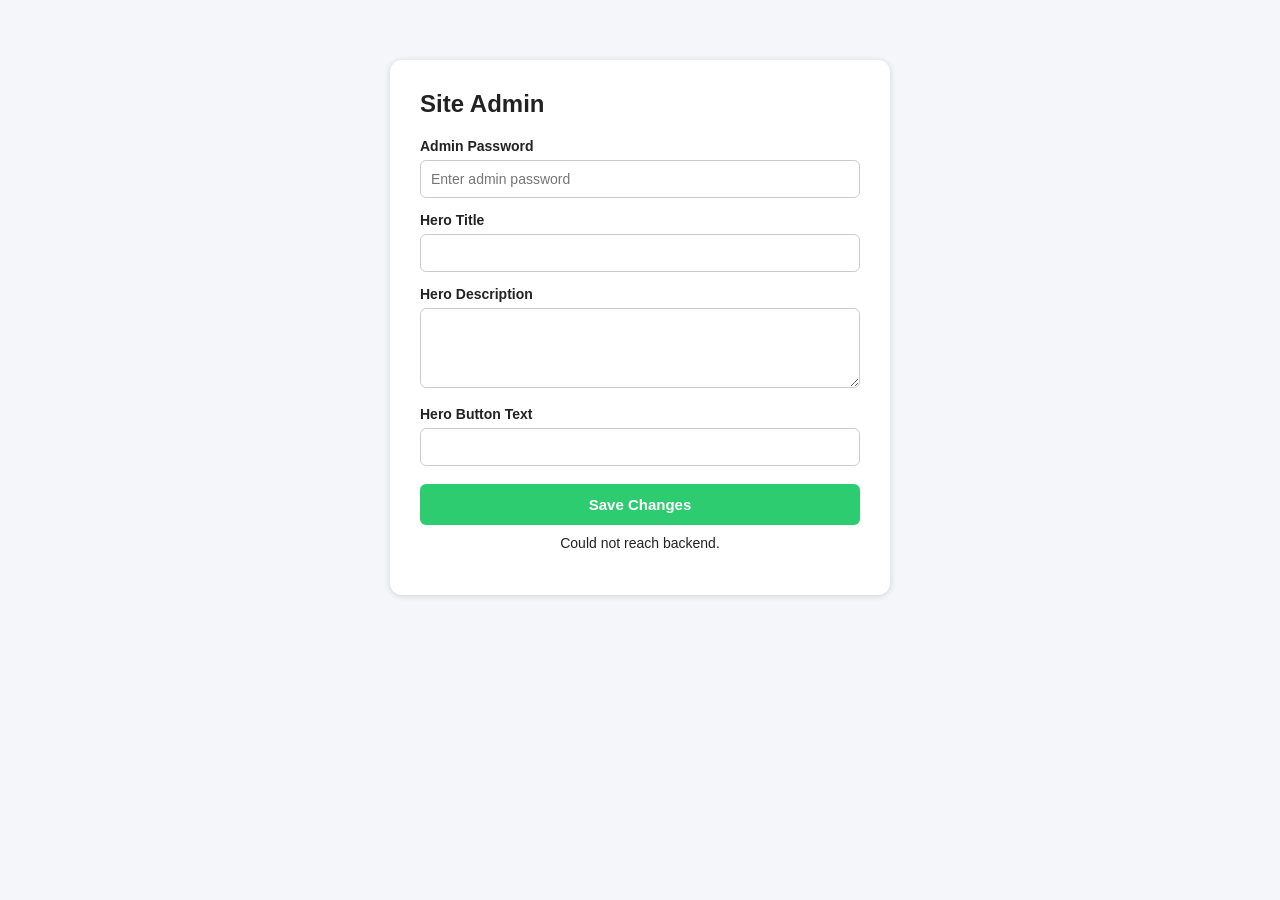
==== index.html @ e44bb5f4 "First version of my crypto trading site" ====
<!DOCTYPE html>
<html lang="en">
<head>
  <meta charset="UTF-8">
  <title>Admin - Crypto Demo Trader</title>
  <link rel="stylesheet" href="style.css">
  <style>
    .admin-box {
      max-width: 500px;
      margin: 60px auto;
      padding: 30px;
      background: var(--card-bg);
      border-radius: 12px;
      box-shadow: 0 1px 6px rgba(0,0,0,0.15);
    }
    .admin-box h2 { margin-top: 0; }
    .admin-box label { display: block; font-size: 14px; font-weight: 600; margin: 14px 0 6px 0; }
    .admin-box input, .admin-box textarea {
      width: 100%;
      padding: 10px;
      border-radius: 6px;
      border: 1px solid #ccc;
      font-size: 14px;
      box-sizing: border-box;
      font-family: inherit;
    }
    .admin-box textarea { min-height: 80px; }
    .admin-box button {
      margin-top: 18px;
      width: 100%;
      padding: 12px;
      border: none;
      border-radius: 6px;
      background: #2ecc71;
      color: white;
      font-weight: 700;
      font-size: 15px;
      cursor: pointer;
    }
    #adminMsg { font-size: 14px; margin-top: 10px; text-align: center; }
  </style>
</head>
<body>

  <div class="admin-box">
    <h2>Site Admin</h2>

    <label>Admin Password</label>
    <input type="password" id="adminPassword" placeholder="Enter admin password">

    <label>Hero Title</label>
    <input type="text" id="heroTitle">

    <label>Hero Description</label>
    <textarea id="heroDesc"></textarea>

    <label>Hero Button Text</label>
    <input type="text" id="heroBtn">

    <button id="saveBtn">Save Changes</button>
    <p id="adminMsg"></p>
  </div>

  <script>
    const API = 'http://localhost:3000';

    async function loadContent() {
      try {
        const res = await fetch(`${API}/api/content`);
        const data = await res.json();
        document.getElementById('heroTitle').value = data.hero_title;
        document.getElementById('heroDesc').value = data.hero_desc;
        document.getElementById('heroBtn').value = data.hero_btn;
      } catch (err) {
        document.getElementById('adminMsg').textContent = 'Could not reach backend.';
      }
    }

    async function saveContent() {
      const msgEl = document.getElementById('adminMsg');
      msgEl.textContent = '';

      const body = {
        password: document.getElementById('adminPassword').value,
        hero_title: document.getElementById('heroTitle').value,
        hero_desc: document.getElementById('heroDesc').value,
        hero_btn: document.getElementById('heroBtn').value
      };

      try {
        const res = await fetch(`${API}/api/content`, {
          method: 'POST',
          headers: { 'Content-Type': 'application/json' },
          body: JSON.stringify(body)
        });
        const data = await res.json();
        if (data.success) {
          msgEl.style.color = '#2ecc71';
          msgEl.textContent = 'Saved! Refresh the homepage to see changes.';
        } else {
          msgEl.style.color = '#e74c3c';
          msgEl.textContent = data.error || 'Something went wrong.';
        }
      } catch (err) {
        msgEl.style.color = '#e74c3c';
        msgEl.textContent = 'Could not reach backend.';
      }
    }

    document.getElementById('saveBtn').addEventListener('click', saveContent);
    loadContent();
  </script>

</body>
</html>
---- style.css ----
:root {
  --bg: #f5f6fa;
  --card-bg: #ffffff;
  --text: #222222;
  --muted: #888888;
  --summary-bg: #2c3e50;
  --accent: #2ecc71;
}
body.dark {
  --bg: #121212;
  --card-bg: #1e1e1e;
  --text: #eeeeee;
  --muted: #aaaaaa;
  --summary-bg: #000000;
}
* { box-sizing: border-box; }
body {
  font-family: 'Segoe UI', sans-serif;
  margin: 0;
  padding: 0;
  background: var(--bg);
  color: var(--text);
  transition: background 0.2s, color 0.2s;
}

nav {
  display: flex;
  align-items: center;
  justify-content: space-between;
  padding: 16px 24px;
  background: var(--summary-bg);
  color: white;
  position: relative;
}
.logo { font-size: 20px; font-weight: 700; }
.hamburger {
  background: none;
  border: none;
  color: white;
  font-size: 26px;
  cursor: pointer;
}
.nav-menu {
  position: absolute;
  top: 100%;
  right: 0;
  background: var(--summary-bg);
  display: flex;
  flex-direction: column;
  min-width: 180px;
  box-shadow: 0 4px 10px rgba(0,0,0,0.3);
  overflow: hidden;
  max-height: 0;
  transition: max-height 0.25s ease;
}
.nav-menu.open { max-height: 300px; }
.nav-menu a {
  color: white;
  text-decoration: none;
  padding: 14px 20px;
  border-top: 1px solid rgba(255,255,255,0.1);
}
.nav-menu a:hover { background: rgba(255,255,255,0.08); }

.hero {
  min-height: 70vh;
  display: flex;
  flex-direction: column;
  align-items: center;
  justify-content: center;
  text-align: center;
  padding: 40px 20px;
  background: linear-gradient(135deg, #1f2937, #2ecc71 150%);
  color: white;
}
.hero h1 { font-size: 42px; margin-bottom: 10px; }
.hero p { font-size: 18px; max-width: 500px; margin-bottom: 30px; opacity: 0.9; }
.hero-btn {
  background: white;
  color: #1f2937;
  padding: 14px 30px;
  border-radius: 30px;
  text-decoration: none;
  font-weight: 700;
  font-size: 16px;
}

.ticker-wrap {
  width: 100%;
  overflow: hidden;
  background: #0f1420;
  border-bottom: 1px solid rgba(255,255,255,0.08);
  padding: 10px 0;
}
.ticker {
  display: flex;
  width: max-content;
  animation: scroll-ticker 25s linear infinite;
}
.ticker-item {
  display: flex;
  align-items: center;
  gap: 8px;
  color: #eee;
  font-size: 15px;
  font-weight: 600;
  padding: 0 40px;
  white-space: nowrap;
}
.ticker-item .sym { color: #aaa; font-weight: 500; }
.ticker-item.up { color: #2ecc71; }
.ticker-item.down { color: #e74c3c; }
@keyframes scroll-ticker {
  from { transform: translateX(0); }
  to { transform: translateX(-50%); }
}

.features {
  max-width: 900px;
  margin: 60px auto;
  padding: 0 20px;
  display: grid;
  grid-template-columns: repeat(auto-fit, minmax(200px, 1fr));
  gap: 20px;
}
.feature-card {
  background: var(--card-bg);
  border-radius: 12px;
  padding: 24px;
  box-shadow: 0 1px 6px rgba(0,0,0,0.12);
  text-align: center;
}
.feature-card .icon { font-size: 32px; margin-bottom: 12px; }
.feature-card h3 { margin: 0 0 8px 0; font-size: 17px; }
.feature-card p { margin: 0; font-size: 14px; color: var(--muted); }
.feature-card {
  transition: transform 0.2s ease, box-shadow 0.2s ease;
}
.feature-card:hover {
  transform: translateY(-4px);
  box-shadow: 0 6px 16px rgba(0,0,0,0.15);
}

.stats-bar {
  display: grid;
  grid-template-columns: repeat(auto-fit, minmax(140px, 1fr));
  max-width: 900px;
  margin: 0 auto;
  padding: 30px 20px;
  text-align: center;
}
.stat-item .stat-number {
  font-size: 30px;
  font-weight: 800;
  color: var(--accent);
}
.stat-item .stat-label {
  font-size: 13px;
  color: var(--muted);
  margin-top: 4px;
}

.how-it-works {
  max-width: 900px;
  margin: 60px auto;
  padding: 0 20px;
}
.how-it-works h2 { text-align: center; margin-bottom: 30px; }
.steps-row {
  display: grid;
  grid-template-columns: repeat(auto-fit, minmax(220px, 1fr));
  gap: 24px;
}
.step-item {
  text-align: center;
  padding: 10px;
}
.step-number {
  width: 40px;
  height: 40px;
  border-radius: 50%;
  background: var(--accent);
  color: white;
  display: flex;
  align-items: center;
  justify-content: center;
  font-weight: 700;
  margin: 0 auto 12px auto;
}
.step-item h4 { margin: 0 0 6px 0; font-size: 16px; }
.step-item p { margin: 0; font-size: 14px; color: var(--muted); }

.illustration-wrap {
  max-width: 700px;
  margin: 20px auto 50px auto;
  padding: 0 20px;
  display: flex;
  justify-content: center;
}
.coin-orbit {
  position: relative;
  width: 260px;
  height: 260px;
}
.orbit-center {
  position: absolute;
  top: 50%; left: 50%;
  transform: translate(-50%, -50%);
  width: 90px; height: 90px;
  border-radius: 50%;
  background: radial-gradient(circle at 30% 30%, #2ecc71, #1e824c);
  display: flex; align-items: center; justify-content: center;
  font-size: 34px;
  box-shadow: 0 0 30px rgba(46,204,113,0.5);
}
.orbit-coin {
  position: absolute;
  top: 50%; left: 50%;
  width: 46px; height: 46px;
  margin: -23px 0 0 -23px;
  border-radius: 50%;
  display: flex; align-items: center; justify-content: center;
  font-size: 20px;
  font-weight: 700;
  color: white;
  animation: orbit-spin linear infinite;
}
.orbit-coin.c1 { background: #f7931a; animation-duration: 8s; }
.orbit-coin.c2 { background: #627eea; animation-duration: 11s; }
.orbit-coin.c3 { background: #00997a; animation-duration: 14s; }
.orbit-coin.c4 { background: #c2a633; animation-duration: 17s; }
@keyframes orbit-spin {
  from { transform: rotate(0deg) translateX(120px) rotate(0deg); }
  to { transform: rotate(360deg) translateX(120px) rotate(-360deg); }
}

.page-content {
  max-width: 600px;
  margin: 40px auto;
  padding: 0 20px;
}
.card {
  background: var(--card-bg);
  border-radius: 10px;
  padding: 20px;
  margin-bottom: 20px;
  box-shadow: 0 1px 4px rgba(0,0,0,0.15);
}

.team-grid {
  display: grid;
  grid-template-columns: repeat(auto-fit, minmax(180px, 1fr));
  gap: 20px;
}
.team-card {
  background: var(--card-bg);
  border-radius: 12px;
  padding: 20px;
  text-align: center;
  box-shadow: 0 1px 6px rgba(0,0,0,0.12);
}
.team-avatar {
  width: 76px;
  height: 76px;
  border-radius: 50%;
  margin: 0 auto 12px auto;
  display: flex;
  align-items: center;
  justify-content: center;
  font-size: 26px;
  color: white;
  font-weight: 700;
  box-shadow: 0 4px 10px rgba(0,0,0,0.2);
}
.team-card h4 { margin: 6px 0 2px 0; font-size: 16px; }
.team-card .role { font-size: 13px; color: var(--accent); font-weight: 600; margin-bottom: 8px; }
.team-card p.bio { font-size: 13px; color: var(--muted); margin: 0; }
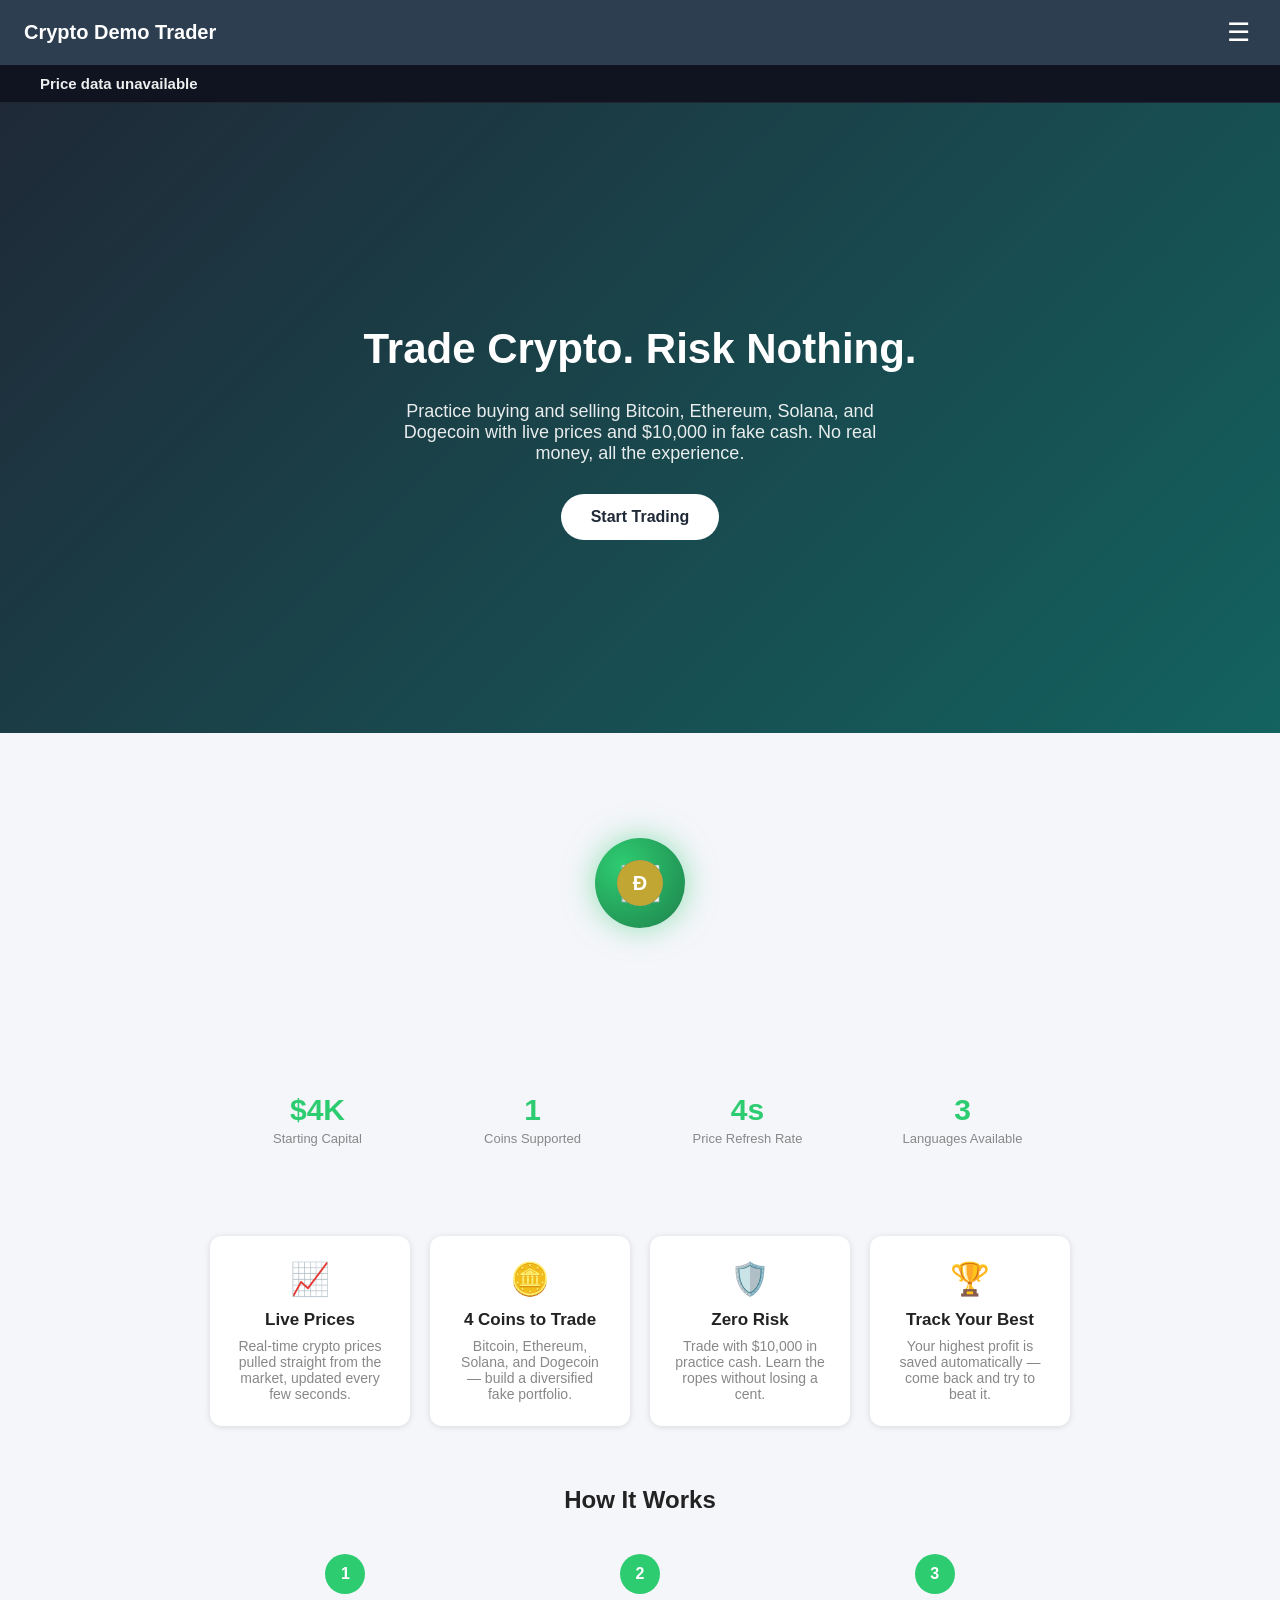
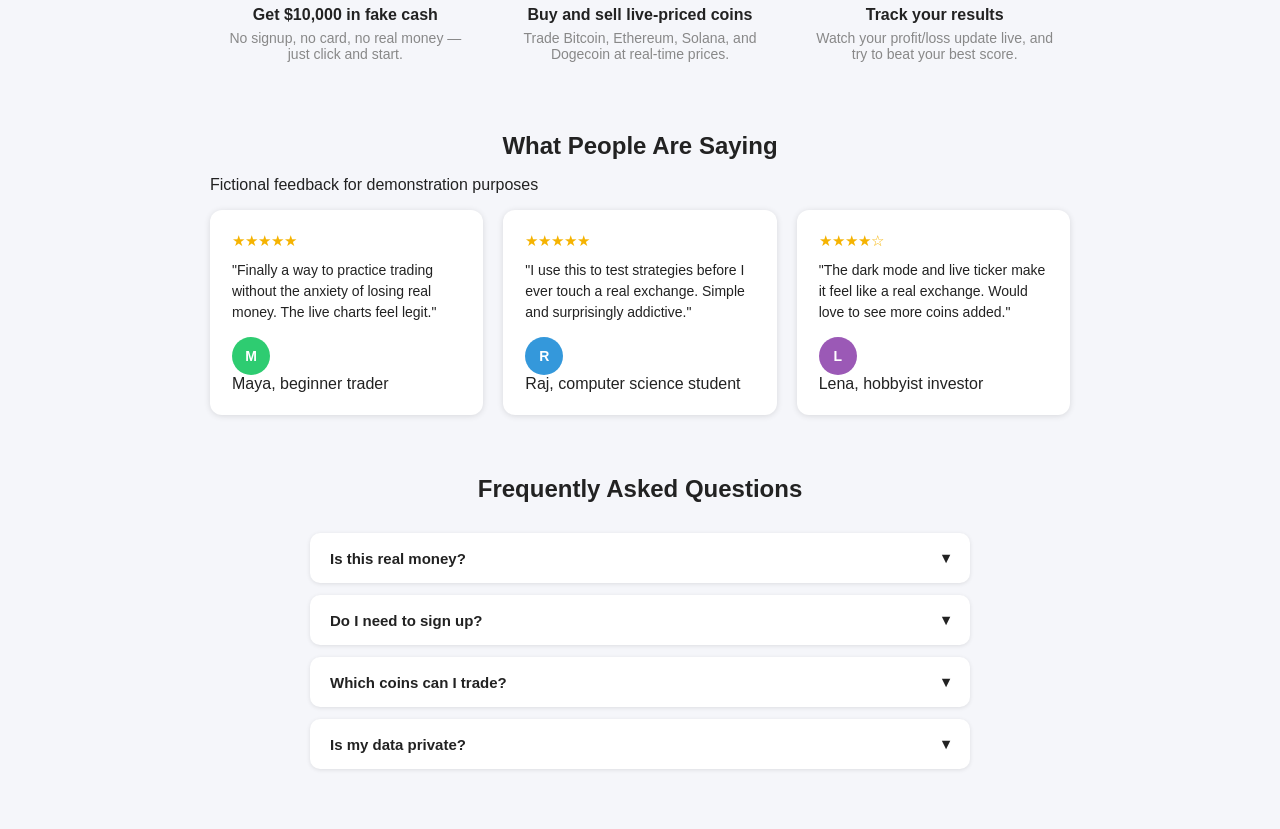
==== commit 4fefb97d: "Added login/logout links to nav, wallet, support, and admin user management" ====
--- a/index.html
+++ b/index.html
@@ -2,114 +2,210 @@
 <html lang="en">
 <head>
   <meta charset="UTF-8">
-  <title>Admin - Crypto Demo Trader</title>
+  <title>Crypto Demo Trader</title>
   <link rel="stylesheet" href="style.css">
-  <style>
-    .admin-box {
-      max-width: 500px;
-      margin: 60px auto;
-      padding: 30px;
-      background: var(--card-bg);
-      border-radius: 12px;
-      box-shadow: 0 1px 6px rgba(0,0,0,0.15);
-    }
-    .admin-box h2 { margin-top: 0; }
-    .admin-box label { display: block; font-size: 14px; font-weight: 600; margin: 14px 0 6px 0; }
-    .admin-box input, .admin-box textarea {
-      width: 100%;
-      padding: 10px;
-      border-radius: 6px;
-      border: 1px solid #ccc;
-      font-size: 14px;
-      box-sizing: border-box;
-      font-family: inherit;
-    }
-    .admin-box textarea { min-height: 80px; }
-    .admin-box button {
-      margin-top: 18px;
-      width: 100%;
-      padding: 12px;
-      border: none;
-      border-radius: 6px;
-      background: #2ecc71;
-      color: white;
-      font-weight: 700;
-      font-size: 15px;
-      cursor: pointer;
-    }
-    #adminMsg { font-size: 14px; margin-top: 10px; text-align: center; }
-  </style>
 </head>
 <body>
 
-  <div class="admin-box">
-    <h2>Site Admin</h2>
-
-    <label>Admin Password</label>
-    <input type="password" id="adminPassword" placeholder="Enter admin password">
-
-    <label>Hero Title</label>
-    <input type="text" id="heroTitle">
-
-    <label>Hero Description</label>
-    <textarea id="heroDesc"></textarea>
-
-    <label>Hero Button Text</label>
-    <input type="text" id="heroBtn">
-
-    <button id="saveBtn">Save Changes</button>
-    <p id="adminMsg"></p>
-  </div>
-
+  <nav>
+    <div class="logo">Crypto Demo Trader</div>
+    <button class="hamburger" id="hamburgerBtn">☰</button>
+    <div class="nav-menu" id="navMenu">
+      <a href="index.html" data-i18n="nav_home">Home</a>
+      <a href="trading.html" data-i18n="nav_trading">Trading</a>
+      <a href="leaderboard.html" data-i18n="nav_leaderboard">Leaderboard</a>
+      <a href="about.html" data-i18n="nav_about">About</a>
+      <div id="authSlot"></div>
+      <div style="padding: 14px 20px; border-top: 1px solid rgba(255,255,255,0.1);">
+        <select id="langSelect" style="width: 100%; padding: 6px; border-radius: 6px;"></select>
+      </div>
+    </div>
+  </nav>
+
+  <div class="ticker-wrap">
+    <div class="ticker" id="tickerTrack"></div>
+  </div>
+
+  <div class="hero">
+    <h1 data-i18n="hero_title">Trade Crypto. Risk Nothing.</h1>
+    <p data-i18n="hero_desc">Practice buying and selling Bitcoin, Ethereum, Solana, and Dogecoin with live prices and $10,000 in fake cash. No real money, all the experience.</p>
+    <a href="trading.html" class="hero-btn" data-i18n="hero_btn">Start Trading</a>
+  </div>
+
+  <div class="illustration-wrap">
+    <div class="coin-orbit">
+      <div class="orbit-center">📊</div>
+      <div class="orbit-coin c1">₿</div>
+      <div class="orbit-coin c2">Ξ</div>
+      <div class="orbit-coin c3">◎</div>
+      <div class="orbit-coin c4">Ð</div>
+    </div>
+  </div>
+
+  <div class="stats-bar">
+    <div class="stat-item">
+      <div class="stat-number">$<span data-count="10K">0</span></div>
+      <div class="stat-label">Starting Capital</div>
+    </div>
+    <div class="stat-item">
+      <div class="stat-number" data-count="4">0</div>
+      <div class="stat-label">Coins Supported</div>
+    </div>
+    <div class="stat-item">
+      <div class="stat-number" data-count="10s">0</div>
+      <div class="stat-label">Price Refresh Rate</div>
+    </div>
+    <div class="stat-item">
+      <div class="stat-number" data-count="8">0</div>
+      <div class="stat-label">Languages Available</div>
+    </div>
+  </div>
+
+  <div class="features">
+    <div class="feature-card">
+      <div class="icon">📈</div>
+      <h3 data-i18n="feat1_title">Live Prices</h3>
+      <p data-i18n="feat1_desc">Real-time crypto prices pulled straight from the market, updated every few seconds.</p>
+    </div>
+    <div class="feature-card">
+      <div class="icon">🪙</div>
+      <h3 data-i18n="feat2_title">4 Coins to Trade</h3>
+      <p data-i18n="feat2_desc">Bitcoin, Ethereum, Solana, and Dogecoin — build a diversified fake portfolio.</p>
+    </div>
+    <div class="feature-card">
+      <div class="icon">🛡️</div>
+      <h3 data-i18n="feat3_title">Zero Risk</h3>
+      <p data-i18n="feat3_desc">Trade with $10,000 in practice cash. Learn the ropes without losing a cent.</p>
+    </div>
+    <div class="feature-card">
+      <div class="icon">🏆</div>
+      <h3 data-i18n="feat4_title">Track Your Best</h3>
+      <p data-i18n="feat4_desc">Your highest profit is saved automatically — come back and try to beat it.</p>
+    </div>
+  </div>
+
+  <div class="how-it-works">
+    <h2>How It Works</h2>
+    <div class="steps-row">
+      <div class="step-item">
+        <div class="step-number">1</div>
+        <h4>Get $10,000 in fake cash</h4>
+        <p>No signup, no card, no real money — just click and start.</p>
+      </div>
+      <div class="step-item">
+        <div class="step-number">2</div>
+        <h4>Buy and sell live-priced coins</h4>
+        <p>Trade Bitcoin, Ethereum, Solana, and Dogecoin at real-time prices.</p>
+      </div>
+      <div class="step-item">
+        <div class="step-number">3</div>
+        <h4>Track your results</h4>
+        <p>Watch your profit/loss update live, and try to beat your best score.</p>
+      </div>
+    </div>
+  </div>
+
+  <div class="testimonials">
+    <h2>What People Are Saying</h2>
+    <p class="subtext">Fictional feedback for demonstration purposes</p>
+    <div class="testimonial-grid">
+      <div class="testimonial-card">
+        <div class="stars">★★★★★</div>
+        <p class="quote">"Finally a way to practice trading without the anxiety of losing real money. The live charts feel legit."</p>
+        <div class="person">
+          <div class="testimonial-avatar" style="background:#2ecc71;">M</div>
+          <div class="person-name">Maya, beginner trader</div>
+        </div>
+      </div>
+      <div class="testimonial-card">
+        <div class="stars">★★★★★</div>
+        <p class="quote">"I use this to test strategies before I ever touch a real exchange. Simple and surprisingly addictive."</p>
+        <div class="person">
+          <div class="testimonial-avatar" style="background:#3498db;">R</div>
+          <div class="person-name">Raj, computer science student</div>
+        </div>
+      </div>
+      <div class="testimonial-card">
+        <div class="stars">★★★★☆</div>
+        <p class="quote">"The dark mode and live ticker make it feel like a real exchange. Would love to see more coins added."</p>
+        <div class="person">
+          <div class="testimonial-avatar" style="background:#9b59b6;">L</div>
+          <div class="person-name">Lena, hobbyist investor</div>
+        </div>
+      </div>
+    </div>
+  </div>
+
+  <div class="faq-section">
+    <h2>Frequently Asked Questions</h2>
+    <div class="faq-item">
+      <div class="faq-question">Is this real money? <span class="arrow">▾</span></div>
+      <div class="faq-answer">No — everyone starts with $10,000 in completely fake cash. Only the crypto prices are real, pulled live from the market.</div>
+    </div>
+    <div class="faq-item">
+      <div class="faq-question">Do I need to sign up? <span class="arrow">▾</span></div>
+      <div class="faq-answer">You'll need a free account to save your balance and track your best score, but there's no payment or personal info required.</div>
+    </div>
+    <div class="faq-item">
+      <div class="faq-question">Which coins can I trade? <span class="arrow">▾</span></div>
+      <div class="faq-answer">Bitcoin, Ethereum, Solana, and Dogecoin — all with live prices refreshed every 10 seconds.</div>
+    </div>
+    <div class="faq-item">
+      <div class="faq-question">Is my data private? <span class="arrow">▾</span></div>
+      <div class="faq-answer">Your trading data is stored securely and tied only to your account — it's never shared or sold.</div>
+    </div>
+  </div>
+
+  <script>window.SKIP_AUTO_I18N = true;</script>
+  <script src="nav.js"></script>
+  <script src="ticker.js"></script>
+  <script src="i18n.js"></script>
   <script>
-    const API = 'http://localhost:3000';
-
-    async function loadContent() {
-      try {
-        const res = await fetch(`${API}/api/content`);
-        const data = await res.json();
-        document.getElementById('heroTitle').value = data.hero_title;
-        document.getElementById('heroDesc').value = data.hero_desc;
-        document.getElementById('heroBtn').value = data.hero_btn;
-      } catch (err) {
-        document.getElementById('adminMsg').textContent = 'Could not reach backend.';
-      }
+    document.querySelectorAll('.faq-question').forEach(q => {
+      q.addEventListener('click', () => {
+        q.parentElement.classList.toggle('open');
+      });
+    });
+
+    function animateCount(el) {
+      const raw = el.getAttribute('data-count');
+      const match = raw.match(/^([\d.]+)(.*)$/);
+      if (!match) { el.textContent = raw; return; }
+      const target = parseFloat(match[1]);
+      const suffix = match[2];
+      let current = 0;
+      const step = Math.max(target / 40, 0.1);
+      const interval = setInterval(() => {
+        current += step;
+        if (current >= target) {
+          current = target;
+          clearInterval(interval);
+        }
+        el.textContent = (Number.isInteger(target) ? Math.floor(current) : current.toFixed(1)) + suffix;
+      }, 30);
     }
 
-    async function saveContent() {
-      const msgEl = document.getElementById('adminMsg');
-      msgEl.textContent = '';
-
-      const body = {
-        password: document.getElementById('adminPassword').value,
-        hero_title: document.getElementById('heroTitle').value,
-        hero_desc: document.getElementById('heroDesc').value,
-        hero_btn: document.getElementById('heroBtn').value
-      };
-
-      try {
-        const res = await fetch(`${API}/api/content`, {
-          method: 'POST',
-          headers: { 'Content-Type': 'application/json' },
-          body: JSON.stringify(body)
-        });
-        const data = await res.json();
-        if (data.success) {
-          msgEl.style.color = '#2ecc71';
-          msgEl.textContent = 'Saved! Refresh the homepage to see changes.';
-        } else {
-          msgEl.style.color = '#e74c3c';
-          msgEl.textContent = data.error || 'Something went wrong.';
+    const statObserver = new IntersectionObserver((entries) => {
+      entries.forEach(entry => {
+        if (entry.isIntersecting) {
+          animateCount(entry.target);
+          statObserver.unobserve(entry.target);
         }
-      } catch (err) {
-        msgEl.style.color = '#e74c3c';
-        msgEl.textContent = 'Could not reach backend.';
-      }
-    }
-
-    document.getElementById('saveBtn').addEventListener('click', saveContent);
-    loadContent();
+      });
+    }, { threshold: 0.5 });
+
+    document.querySelectorAll('[data-count]').forEach(el => statObserver.observe(el));
   </script>
-
+  <script>
+    fetch('http://localhost:3000/api/content')
+      .then(res => res.json())
+      .then(content => {
+        TRANSLATIONS.en.hero_title = content.hero_title;
+        TRANSLATIONS.en.hero_desc = content.hero_desc;
+        TRANSLATIONS.en.hero_btn = content.hero_btn;
+      })
+      .catch(() => console.log('Could not load site content, using defaults.'))
+      .finally(() => initLanguageSwitcher());
+  </script>
 </body>
 </html>
--- a/style.css
+++ b/style.css
@@ -52,8 +52,9 @@
   overflow: hidden;
   max-height: 0;
   transition: max-height 0.25s ease;
-}
-.nav-menu.open { max-height: 300px; }
+  z-index: 50;
+}
+.nav-menu.open { max-height: 400px; }
 .nav-menu a {
   color: white;
   text-decoration: none;
@@ -70,9 +71,19 @@
   justify-content: center;
   text-align: center;
   padding: 40px 20px;
-  background: linear-gradient(135deg, #1f2937, #2ecc71 150%);
-  color: white;
-}
+  background: linear-gradient(-45deg, #1f2937, #2ecc71, #0f766e, #1f2937);
+  background-size: 400% 400%;
+  animation: gradient-shift 12s ease infinite;
+  color: white;
+  position: relative;
+  overflow: hidden;
+}
+@keyframes gradient-shift {
+  0% { background-position: 0% 50%; }
+  50% { background-position: 100% 50%; }
+  100% { background-position: 0% 50%; }
+}
+.hero > * { position: relative; z-index: 1; }
 .hero h1 { font-size: 42px; margin-bottom: 10px; }
 .hero p { font-size: 18px; max-width: 500px; margin-bottom: 30px; opacity: 0.9; }
 .hero-btn {
@@ -274,4 +285,75 @@
 }
 .team-card h4 { margin: 6px 0 2px 0; font-size: 16px; }
 .team-card .role { font-size: 13px; color: var(--accent); font-weight: 600; margin-bottom: 8px; }
-.team-card p.bio { font-size: 13px; color: var(--muted); margin: 0; }+.team-card p.bio { font-size: 13px; color: var(--muted); margin: 0; }
+
+.testimonials {
+  max-width: 900px;
+  margin: 60px auto;
+  padding: 0 20px;
+}
+.testimonials h2 { text-align: center; margin-bottom: 6px; }
+.testimonials .section-note {
+  text-align: center;
+  font-size: 13px;
+  color: var(--muted);
+  margin-bottom: 30px;
+}
+.testimonial-grid {
+  display: grid;
+  grid-template-columns: repeat(auto-fit, minmax(240px, 1fr));
+  gap: 20px;
+}
+.testimonial-card {
+  background: var(--card-bg);
+  border-radius: 12px;
+  padding: 22px;
+  box-shadow: 0 1px 6px rgba(0,0,0,0.12);
+}
+.testimonial-card .stars { color: #f5b301; margin-bottom: 10px; font-size: 15px; }
+.testimonial-card p.quote { font-size: 14px; margin: 0 0 14px 0; line-height: 1.5; }
+.testimonial-author { display: flex; align-items: center; gap: 10px; }
+.testimonial-avatar {
+  width: 38px; height: 38px;
+  border-radius: 50%;
+  display: flex; align-items: center; justify-content: center;
+  color: white; font-weight: 700; font-size: 14px;
+}
+.testimonial-author .name { font-size: 13px; font-weight: 600; }
+
+.faq-section {
+  max-width: 700px;
+  margin: 60px auto;
+  padding: 0 20px;
+}
+.faq-section h2 { text-align: center; margin-bottom: 30px; }
+.faq-item {
+  background: var(--card-bg);
+  border-radius: 10px;
+  margin-bottom: 12px;
+  box-shadow: 0 1px 4px rgba(0,0,0,0.1);
+  overflow: hidden;
+}
+.faq-question {
+  padding: 16px 20px;
+  cursor: pointer;
+  display: flex;
+  justify-content: space-between;
+  align-items: center;
+  font-weight: 600;
+  font-size: 15px;
+}
+.faq-question .arrow { transition: transform 0.2s ease; }
+.faq-item.open .arrow { transform: rotate(180deg); }
+.faq-answer {
+  max-height: 0;
+  overflow: hidden;
+  transition: max-height 0.25s ease;
+  padding: 0 20px;
+  font-size: 14px;
+  color: var(--muted);
+}
+.faq-item.open .faq-answer {
+  max-height: 200px;
+  padding-bottom: 16px;
+}
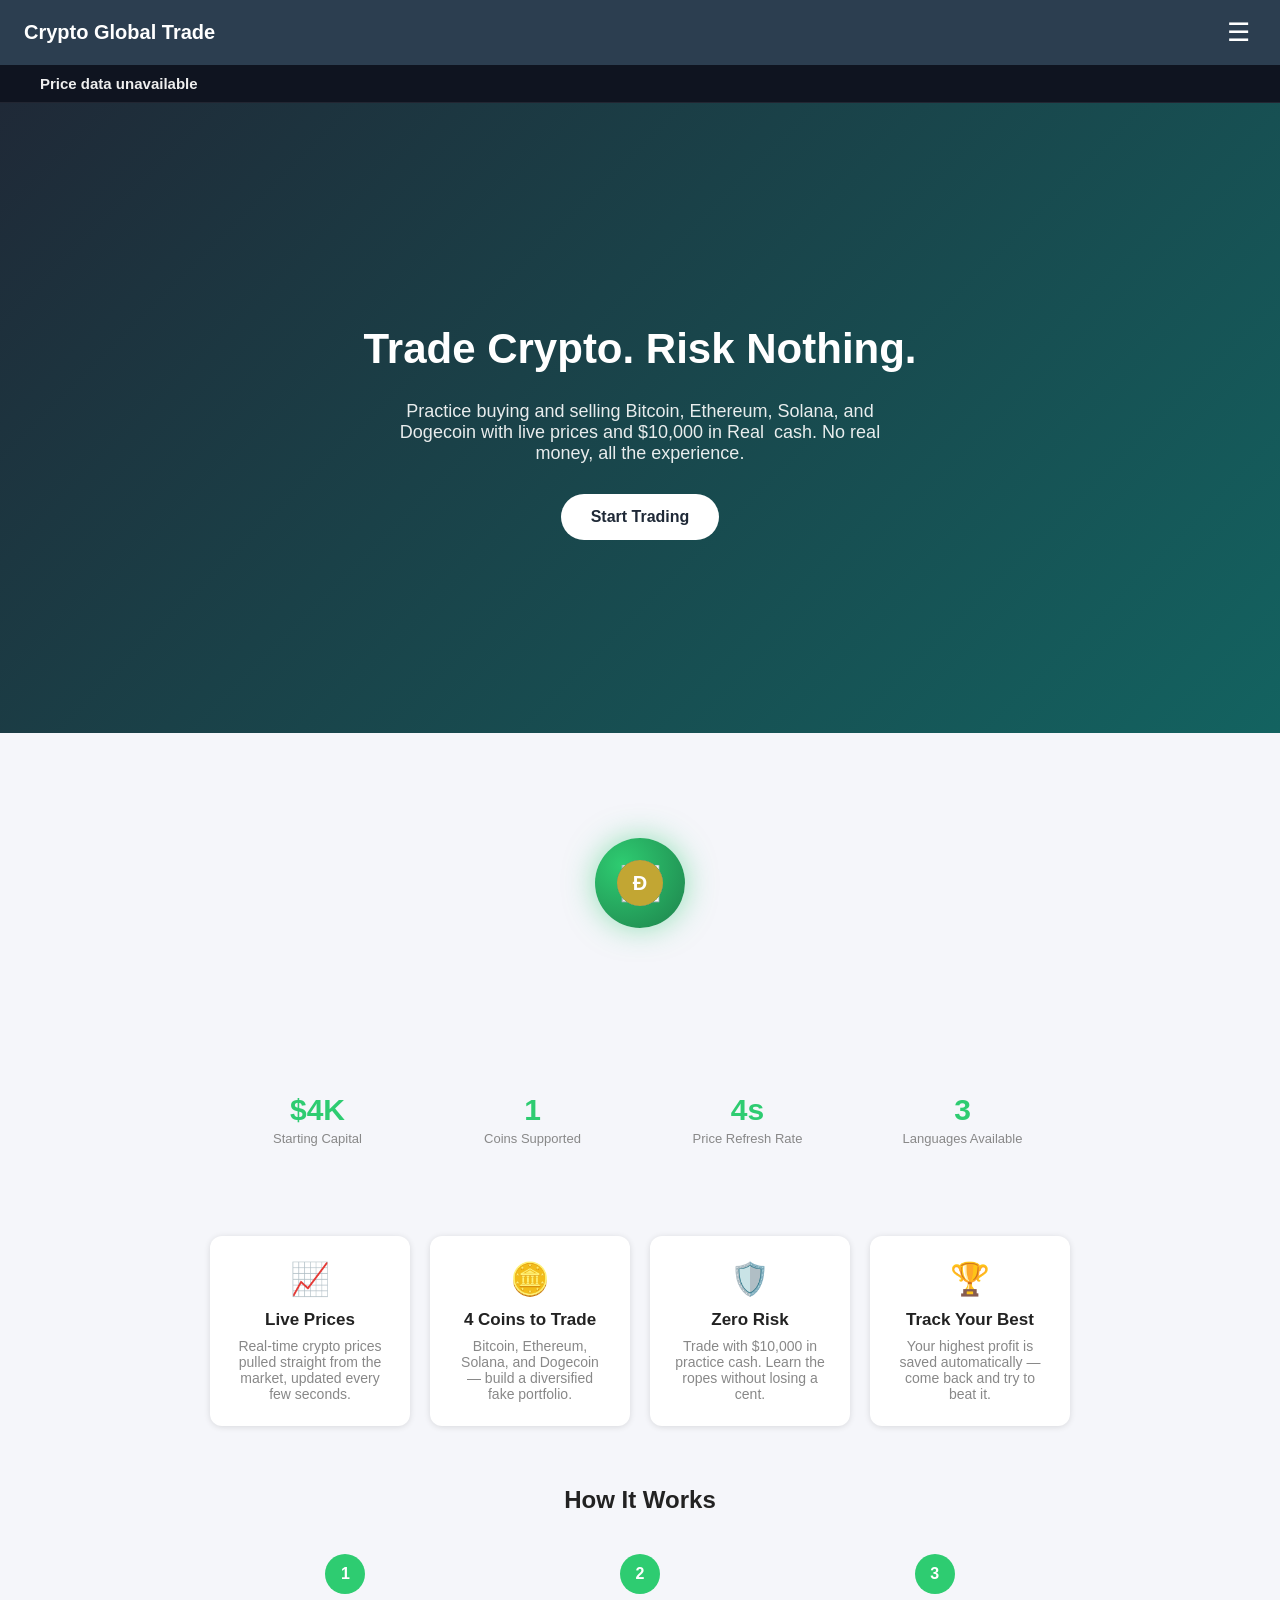
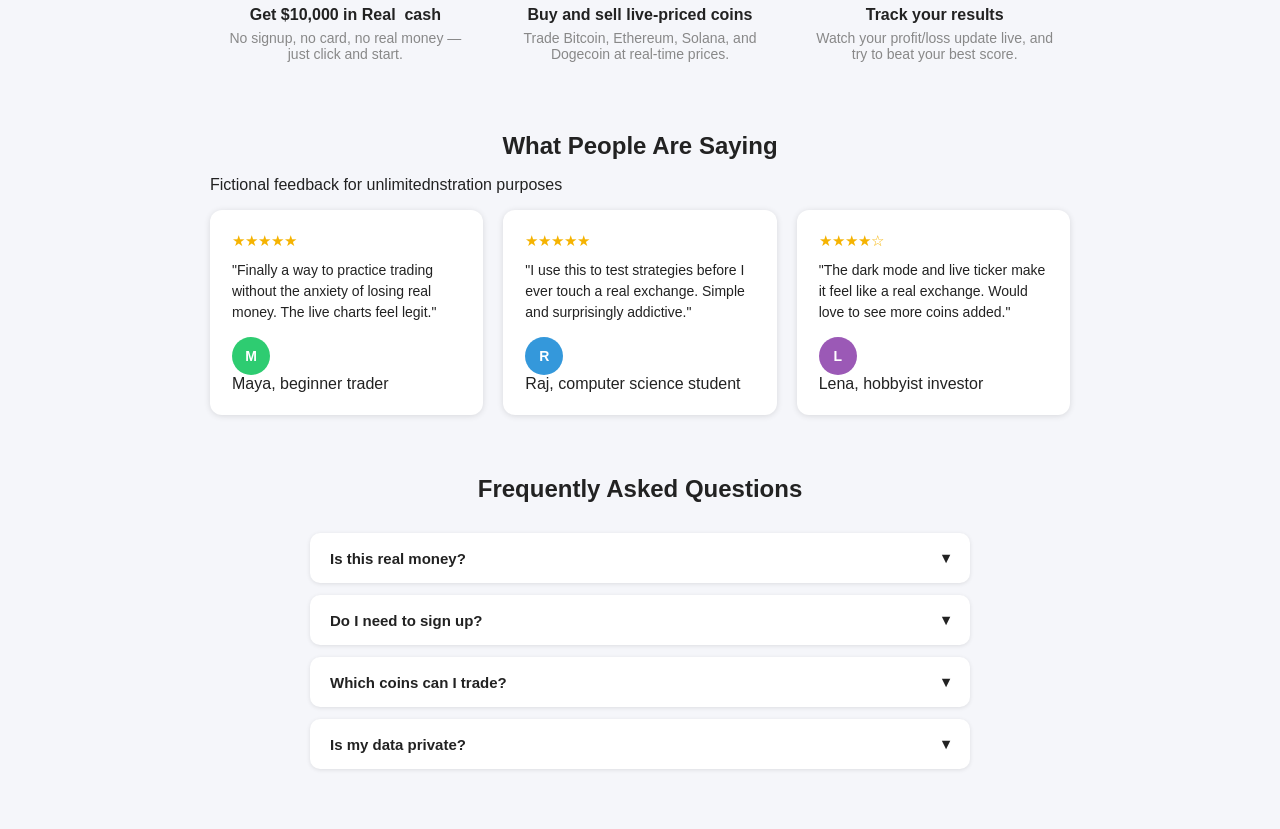
==== commit fd4d2975: "Update page titles and content for consistency; add dashboard.html template" ====
--- a/index.html
+++ b/index.html
@@ -2,13 +2,13 @@
 <html lang="en">
 <head>
   <meta charset="UTF-8">
-  <title>Crypto Demo Trader</title>
+  <title>Crypto Global Trade</title>
   <link rel="stylesheet" href="style.css">
 </head>
 <body>
 
   <nav>
-    <div class="logo">Crypto Demo Trader</div>
+    <div class="logo">Crypto Global Trade</div>
     <button class="hamburger" id="hamburgerBtn">☰</button>
     <div class="nav-menu" id="navMenu">
       <a href="index.html" data-i18n="nav_home">Home</a>
@@ -28,7 +28,7 @@
 
   <div class="hero">
     <h1 data-i18n="hero_title">Trade Crypto. Risk Nothing.</h1>
-    <p data-i18n="hero_desc">Practice buying and selling Bitcoin, Ethereum, Solana, and Dogecoin with live prices and $10,000 in fake cash. No real money, all the experience.</p>
+    <p data-i18n="hero_desc">Practice buying and selling Bitcoin, Ethereum, Solana, and Dogecoin with live prices and $10,000 in Real  cash. No real money, all the experience.</p>
     <a href="trading.html" class="hero-btn" data-i18n="hero_btn">Start Trading</a>
   </div>
 
@@ -89,7 +89,7 @@
     <div class="steps-row">
       <div class="step-item">
         <div class="step-number">1</div>
-        <h4>Get $10,000 in fake cash</h4>
+        <h4>Get $10,000 in Real  cash</h4>
         <p>No signup, no card, no real money — just click and start.</p>
       </div>
       <div class="step-item">
@@ -107,7 +107,7 @@
 
   <div class="testimonials">
     <h2>What People Are Saying</h2>
-    <p class="subtext">Fictional feedback for demonstration purposes</p>
+    <p class="subtext">Fictional feedback for unlimitednstration purposes</p>
     <div class="testimonial-grid">
       <div class="testimonial-card">
         <div class="stars">★★★★★</div>
@@ -140,7 +140,7 @@
     <h2>Frequently Asked Questions</h2>
     <div class="faq-item">
       <div class="faq-question">Is this real money? <span class="arrow">▾</span></div>
-      <div class="faq-answer">No — everyone starts with $10,000 in completely fake cash. Only the crypto prices are real, pulled live from the market.</div>
+      <div class="faq-answer">No — everyone starts with $10,000 in completely Real  cash. Only the crypto prices are real, pulled live from the market.</div>
     </div>
     <div class="faq-item">
       <div class="faq-question">Do I need to sign up? <span class="arrow">▾</span></div>
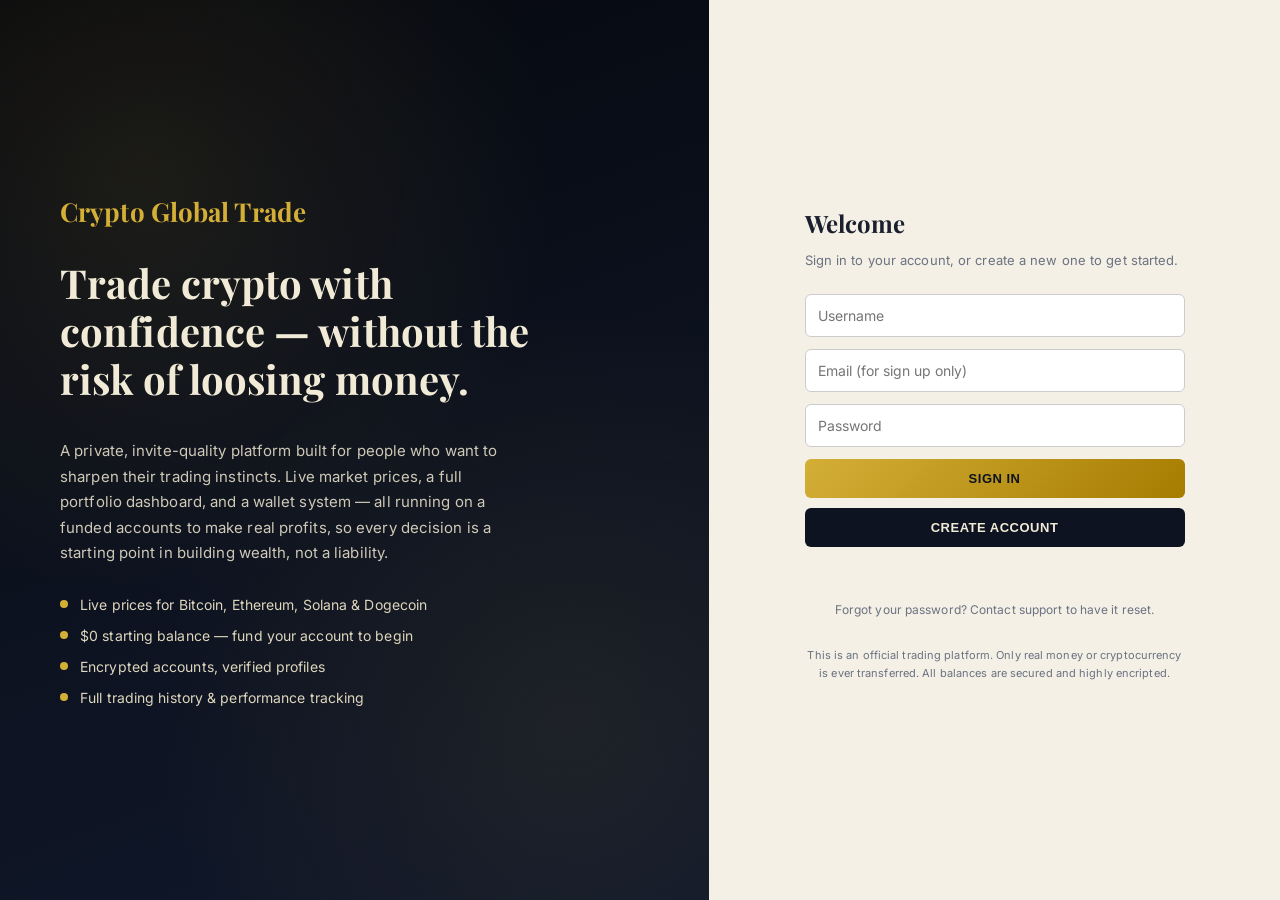
==== commit d344cbc5: "Luxury redesign, login gate, wallet growth, verification badges" ====
--- a/index.html
+++ b/index.html
@@ -28,7 +28,7 @@
 
   <div class="hero">
     <h1 data-i18n="hero_title">Trade Crypto. Risk Nothing.</h1>
-    <p data-i18n="hero_desc">Practice buying and selling Bitcoin, Ethereum, Solana, and Dogecoin with live prices and $10,000 in Real  cash. No real money, all the experience.</p>
+    <p data-i18n="hero_desc">Practice buying and selling Bitcoin, Ethereum, Solana, and Dogecoin with live prices and $10,000 in virtual cash.  real money, all the experience.</p>
     <a href="trading.html" class="hero-btn" data-i18n="hero_btn">Start Trading</a>
   </div>
 
@@ -70,17 +70,42 @@
     <div class="feature-card">
       <div class="icon">🪙</div>
       <h3 data-i18n="feat2_title">4 Coins to Trade</h3>
-      <p data-i18n="feat2_desc">Bitcoin, Ethereum, Solana, and Dogecoin — build a diversified fake portfolio.</p>
+      <p data-i18n="feat2_desc">Bitcoin, Ethereum, Solana, and Dogecoin — build a diversified virtual portfolio.</p>
     </div>
     <div class="feature-card">
       <div class="icon">🛡️</div>
       <h3 data-i18n="feat3_title">Zero Risk</h3>
-      <p data-i18n="feat3_desc">Trade with $10,000 in practice cash. Learn the ropes without losing a cent.</p>
+      <p data-i18n="feat3_desc">Trade with $10,000 in practical cash. Learn the ropes without losing a cent.</p>
     </div>
     <div class="feature-card">
       <div class="icon">🏆</div>
       <h3 data-i18n="feat4_title">Track Your Best</h3>
       <p data-i18n="feat4_desc">Your highest profit is saved automatically — come back and try to beat it.</p>
+    </div>
+  </div>
+
+  <div class="market-overview">
+    <h2>Market Overview</h2>
+    <div class="market-table" id="marketTable"></div>
+  </div>
+
+  <div class="trust-section">
+    <div class="trust-grid">
+      <div class="trust-badge">
+        <div class="badge-icon">🔒</div>
+        <h4>Encrypted Passwords</h4>
+        <p>Every password is hashed before storage — not even admins can see it in plain text.</p>
+      </div>
+      <div class="trust-badge">
+        <div class="badge-icon">🛡️</div>
+        <h4>Zero Real-Money Risk</h4>
+        <p>All trading uses Real funds. Real cryptocurrency never changes hands.</p>
+      </div>
+      <div class="trust-badge">
+        <div class="badge-icon">📡</div>
+        <h4>Live Market Data</h4>
+        <p>Prices are pulled directly from the market in real time, not simulated numbers.</p>
+      </div>
     </div>
   </div>
 
@@ -89,8 +114,8 @@
     <div class="steps-row">
       <div class="step-item">
         <div class="step-number">1</div>
-        <h4>Get $10,000 in Real  cash</h4>
-        <p>No signup, no card, no real money — just click and start.</p>
+        <h4>Get $10,000 Real cash</h4>
+        <p>Signup, Fund your trading with card, or crypto transfer  — just click and start.</p>
       </div>
       <div class="step-item">
         <div class="step-number">2</div>
@@ -107,11 +132,11 @@
 
   <div class="testimonials">
     <h2>What People Are Saying</h2>
-    <p class="subtext">Fictional feedback for unlimitednstration purposes</p>
+    <p class="subtext">Feedback from traders/users</p>
     <div class="testimonial-grid">
       <div class="testimonial-card">
         <div class="stars">★★★★★</div>
-        <p class="quote">"Finally a way to practice trading without the anxiety of losing real money. The live charts feel legit."</p>
+        <p class="quote">"Finally a way to trading without the anxiety of losing money. The live charts feel legit and accurate."</p>
         <div class="person">
           <div class="testimonial-avatar" style="background:#2ecc71;">M</div>
           <div class="person-name">Maya, beginner trader</div>
@@ -127,7 +152,7 @@
       </div>
       <div class="testimonial-card">
         <div class="stars">★★★★☆</div>
-        <p class="quote">"The dark mode and live ticker make it feel like a real exchange. Would love to see more coins added."</p>
+        <p class="quote">" I made my first $50k here,I can't do without this trading company. The dark mode and live ticker make it more classy and easy exchange platform to trade without loosing. Would love to see more coins added."</p>
         <div class="person">
           <div class="testimonial-avatar" style="background:#9b59b6;">L</div>
           <div class="person-name">Lena, hobbyist investor</div>
@@ -140,11 +165,11 @@
     <h2>Frequently Asked Questions</h2>
     <div class="faq-item">
       <div class="faq-question">Is this real money? <span class="arrow">▾</span></div>
-      <div class="faq-answer">No — everyone starts with $10,000 in completely Real  cash. Only the crypto prices are real, pulled live from the market.</div>
+      <div class="faq-answer">Yes — everyone starts with $10,000 in completely Real cash. The crypto prices are real and legit, pulled live from the market.</div>
     </div>
     <div class="faq-item">
       <div class="faq-question">Do I need to sign up? <span class="arrow">▾</span></div>
-      <div class="faq-answer">You'll need a free account to save your balance and track your best score, but there's no payment or personal info required.</div>
+      <div class="faq-answer">You'll need to create an account to save your balance and track your best score, fund your trading account and start trading, you can as well reach out to our expertes to help make sure you don't loose any money.</div>
     </div>
     <div class="faq-item">
       <div class="faq-question">Which coins can I trade? <span class="arrow">▾</span></div>
@@ -155,6 +180,48 @@
       <div class="faq-answer">Your trading data is stored securely and tied only to your account — it's never shared or sold.</div>
     </div>
   </div>
+
+  <div class="newsletter-section">
+    <h2>Stay Updated</h2>
+    <p>Get occasional updates about new features. No spam.</p>
+    <div class="newsletter-form">
+      <input type="email" id="newsletterEmail" placeholder="Your email address">
+      <button id="newsletterBtn">Subscribe</button>
+    </div>
+    <p id="newsletterMsg"></p>
+  </div>
+
+  <footer>
+    <div class="footer-grid">
+      <div class="footer-col">
+        <h4>Crypto Global Trade</h4>
+        <p style="font-size:13px; opacity:0.7; line-height:1.5;">A crypto trading company built for learning and making real profits.</p>
+      </div>
+      <div class="footer-col">
+        <h4>Navigate</h4>
+        <a href="index.html">Home</a>
+        <a href="trading.html">Trading</a>
+        <a href="leaderboard.html">Leaderboard</a>
+        <a href="about.html">About</a>
+      </div>
+      <div class="footer-col">
+        <h4>Support</h4>
+        <a href="support.html">Contact Support</a>
+        <a href="wallet.html">Wallet</a>
+      </div>
+      <div class="footer-col">
+        <h4>Follow</h4>
+        <div class="footer-social">
+          <a href="#">𝕏</a>
+          <a href="#">in</a>
+          <a href="#">◎</a>
+        </div>
+      </div>
+    </div>
+    <div class="footer-bottom">
+      © 2013 Crypto Global Trade. Crypto trading only — We are the best. 
+    </div>
+  </footer>
 
   <script>window.SKIP_AUTO_I18N = true;</script>
   <script src="nav.js"></script>
@@ -195,6 +262,64 @@
     }, { threshold: 0.5 });
 
     document.querySelectorAll('[data-count]').forEach(el => statObserver.observe(el));
+
+    // ---- Live market overview widget ----
+    const MARKET_COINS = [
+      { id: 'bitcoin', symbol: 'BTC', color: '#f7931a' },
+      { id: 'ethereum', symbol: 'ETH', color: '#627eea' },
+      { id: 'solana', symbol: 'SOL', color: '#00997a' },
+      { id: 'dogecoin', symbol: 'DOGE', color: '#c2a633' }
+    ];
+    let lastMarketPrices = {};
+
+    async function loadMarketOverview() {
+      try {
+        const ids = MARKET_COINS.map(c => c.id).join(',');
+        const res = await fetch(`https://api.coingecko.com/api/v3/simple/price?ids=${ids}&vs_currencies=usd&include_24hr_change=true`);
+        const data = await res.json();
+
+        const table = document.getElementById('marketTable');
+        table.innerHTML = '';
+
+        MARKET_COINS.forEach(coin => {
+          const price = data[coin.id].usd;
+          const change = data[coin.id].usd_24h_change || 0;
+          const isUp = change >= 0;
+
+          const row = document.createElement('div');
+          row.className = 'market-row';
+          row.innerHTML = `
+            <div class="coin-cell"><span class="coin-dot" style="background:${coin.color};"></span>${coin.symbol}</div>
+            <div class="price-cell">$${price.toLocaleString()}</div>
+            <div class="change-cell ${isUp ? 'up' : 'down'}">${isUp ? '+' : ''}${change.toFixed(2)}%</div>
+          `;
+          table.appendChild(row);
+        });
+      } catch (err) {
+        document.getElementById('marketTable').innerHTML = '<div class="market-row">Market data unavailable</div>';
+      }
+    }
+    loadMarketOverview();
+    setInterval(loadMarketOverview, 15000);
+
+    // ---- Newsletter signup ----
+    document.getElementById('newsletterBtn').addEventListener('click', async () => {
+      const email = document.getElementById('newsletterEmail').value;
+      const msgEl = document.getElementById('newsletterMsg');
+      try {
+        const res = await fetch('http://localhost:3000/api/newsletter', {
+          method: 'POST',
+          headers: { 'Content-Type': 'application/json' },
+          body: JSON.stringify({ email })
+        });
+        const data = await res.json();
+        msgEl.style.color = data.success ? '#4ade80' : '#f87171';
+        msgEl.textContent = data.success ? 'Subscribed! Check your inbox (simulated).' : (data.error || 'Something went wrong.');
+      } catch (err) {
+        msgEl.style.color = '#f87171';
+        msgEl.textContent = 'Could not reach server.';
+      }
+    });
   </script>
   <script>
     fetch('http://localhost:3000/api/content')
--- a/style.css
+++ b/style.css
@@ -1,44 +1,64 @@
+@import url('https://fonts.googleapis.com/css2?family=Playfair+Display:wght@600;700&family=Inter:wght@400;500;600;700&display=swap');
+
 :root {
-  --bg: #f5f6fa;
+  --bg: #f4f0e6;
   --card-bg: #ffffff;
-  --text: #222222;
-  --muted: #888888;
-  --summary-bg: #2c3e50;
-  --accent: #2ecc71;
+  --text: #1a1f2e;
+  --muted: #6b7280;
+  --summary-bg: #0d1321;
+  --accent: #a67c00;
+  --accent-bright: #d4af37;
+  --border-soft: rgba(13, 19, 33, 0.08);
 }
 body.dark {
-  --bg: #121212;
-  --card-bg: #1e1e1e;
-  --text: #eeeeee;
-  --muted: #aaaaaa;
-  --summary-bg: #000000;
+  --bg: #0a0e1a;
+  --card-bg: #131a2b;
+  --text: #eae6d9;
+  --muted: #93a0b8;
+  --summary-bg: #05070d;
+  --accent: #d4af37;
+  --accent-bright: #d4af37;
+  --border-soft: rgba(212, 175, 55, 0.15);
 }
 * { box-sizing: border-box; }
 body {
-  font-family: 'Segoe UI', sans-serif;
+  font-family: 'Inter', 'Segoe UI', sans-serif;
   margin: 0;
   padding: 0;
   background: var(--bg);
   color: var(--text);
   transition: background 0.2s, color 0.2s;
-}
-
+  letter-spacing: 0.1px;
+}
+h1, h2, h3, .logo {
+  font-family: 'Playfair Display', serif;
+}
+
+/* ---- Navbar ---- */
 nav {
   display: flex;
   align-items: center;
   justify-content: space-between;
-  padding: 16px 24px;
+  padding: 18px 28px;
   background: var(--summary-bg);
-  color: white;
+  color: #f0ead6;
   position: relative;
-}
-.logo { font-size: 20px; font-weight: 700; }
+  border-bottom: 1px solid rgba(212, 175, 55, 0.2);
+}
+.logo {
+  font-size: 21px;
+  font-weight: 700;
+  letter-spacing: 0.5px;
+  color: var(--accent-bright);
+}
 .hamburger {
   background: none;
-  border: none;
-  color: white;
-  font-size: 26px;
+  border: 1px solid rgba(212, 175, 55, 0.4);
+  color: var(--accent-bright);
+  font-size: 22px;
   cursor: pointer;
+  padding: 4px 10px;
+  border-radius: 6px;
 }
 .nav-menu {
   position: absolute;
@@ -47,61 +67,84 @@
   background: var(--summary-bg);
   display: flex;
   flex-direction: column;
-  min-width: 180px;
-  box-shadow: 0 4px 10px rgba(0,0,0,0.3);
+  min-width: 200px;
+  box-shadow: 0 8px 24px rgba(0,0,0,0.4);
   overflow: hidden;
   max-height: 0;
   transition: max-height 0.25s ease;
   z-index: 50;
-}
-.nav-menu.open { max-height: 400px; }
+  border: 1px solid rgba(212, 175, 55, 0.15);
+  border-top: none;
+}
+.nav-menu.open { max-height: 80vh; overflow-y: auto; }
 .nav-menu a {
-  color: white;
+  color: #ded6bd;
   text-decoration: none;
-  padding: 14px 20px;
-  border-top: 1px solid rgba(255,255,255,0.1);
-}
-.nav-menu a:hover { background: rgba(255,255,255,0.08); }
-
+  padding: 14px 22px;
+  border-top: 1px solid rgba(212, 175, 55, 0.1);
+  font-size: 14px;
+  letter-spacing: 0.3px;
+  transition: color 0.15s ease, background 0.15s ease;
+}
+.nav-menu a:hover { background: rgba(212, 175, 55, 0.08); color: var(--accent-bright); }
+
+/* ---- Hero (homepage) ---- */
 .hero {
-  min-height: 70vh;
+  min-height: 74vh;
   display: flex;
   flex-direction: column;
   align-items: center;
   justify-content: center;
   text-align: center;
-  padding: 40px 20px;
-  background: linear-gradient(-45deg, #1f2937, #2ecc71, #0f766e, #1f2937);
-  background-size: 400% 400%;
-  animation: gradient-shift 12s ease infinite;
-  color: white;
+  padding: 50px 20px;
+  background:
+    radial-gradient(circle at 20% 20%, rgba(212,175,55,0.10), transparent 45%),
+    radial-gradient(circle at 80% 80%, rgba(212,175,55,0.08), transparent 45%),
+    linear-gradient(160deg, #05070d, #0d1321 60%, #10182b);
+  color: #f0ead6;
   position: relative;
   overflow: hidden;
 }
-@keyframes gradient-shift {
-  0% { background-position: 0% 50%; }
-  50% { background-position: 100% 50%; }
-  100% { background-position: 0% 50%; }
-}
 .hero > * { position: relative; z-index: 1; }
-.hero h1 { font-size: 42px; margin-bottom: 10px; }
-.hero p { font-size: 18px; max-width: 500px; margin-bottom: 30px; opacity: 0.9; }
+.hero h1 {
+  font-size: 46px;
+  font-weight: 700;
+  margin-bottom: 14px;
+  color: #f5efe0;
+  line-height: 1.15;
+}
+.hero p {
+  font-size: 17px;
+  max-width: 520px;
+  margin-bottom: 34px;
+  opacity: 0.82;
+  line-height: 1.6;
+}
 .hero-btn {
-  background: white;
-  color: #1f2937;
-  padding: 14px 30px;
-  border-radius: 30px;
+  background: linear-gradient(135deg, #d4af37, #a67c00);
+  color: #0d1321;
+  padding: 15px 36px;
+  border-radius: 4px;
   text-decoration: none;
   font-weight: 700;
-  font-size: 16px;
-}
-
+  font-size: 15px;
+  letter-spacing: 0.5px;
+  text-transform: uppercase;
+  box-shadow: 0 6px 20px rgba(212, 175, 55, 0.25);
+  transition: transform 0.15s ease, box-shadow 0.15s ease;
+}
+.hero-btn:hover {
+  transform: translateY(-2px);
+  box-shadow: 0 10px 26px rgba(212, 175, 55, 0.35);
+}
+
+/* ---- Live price ticker ---- */
 .ticker-wrap {
   width: 100%;
   overflow: hidden;
-  background: #0f1420;
-  border-bottom: 1px solid rgba(255,255,255,0.08);
-  padding: 10px 0;
+  background: #05070d;
+  border-bottom: 1px solid rgba(212, 175, 55, 0.15);
+  padding: 11px 0;
 }
 .ticker {
   display: flex;
@@ -112,98 +155,107 @@
   display: flex;
   align-items: center;
   gap: 8px;
-  color: #eee;
-  font-size: 15px;
+  color: #ded6bd;
+  font-size: 14px;
   font-weight: 600;
   padding: 0 40px;
   white-space: nowrap;
-}
-.ticker-item .sym { color: #aaa; font-weight: 500; }
-.ticker-item.up { color: #2ecc71; }
-.ticker-item.down { color: #e74c3c; }
+  letter-spacing: 0.3px;
+}
+.ticker-item .sym { color: var(--accent-bright); font-weight: 700; }
+.ticker-item.up { color: #4ade80; }
+.ticker-item.down { color: #f87171; }
 @keyframes scroll-ticker {
   from { transform: translateX(0); }
   to { transform: translateX(-50%); }
 }
 
+/* ---- Homepage features ---- */
 .features {
-  max-width: 900px;
-  margin: 60px auto;
+  max-width: 940px;
+  margin: 70px auto;
   padding: 0 20px;
   display: grid;
   grid-template-columns: repeat(auto-fit, minmax(200px, 1fr));
-  gap: 20px;
+  gap: 24px;
 }
 .feature-card {
   background: var(--card-bg);
-  border-radius: 12px;
-  padding: 24px;
-  box-shadow: 0 1px 6px rgba(0,0,0,0.12);
-  text-align: center;
-}
-.feature-card .icon { font-size: 32px; margin-bottom: 12px; }
-.feature-card h3 { margin: 0 0 8px 0; font-size: 17px; }
-.feature-card p { margin: 0; font-size: 14px; color: var(--muted); }
-.feature-card {
-  transition: transform 0.2s ease, box-shadow 0.2s ease;
-}
+  border-radius: 8px;
+  padding: 30px 24px;
+  box-shadow: 0 2px 10px rgba(0,0,0,0.06);
+  border: 1px solid var(--border-soft);
+  text-align: center;
+  transition: transform 0.2s ease, box-shadow 0.2s ease, border-color 0.2s ease;
+}
+.feature-card .icon { font-size: 30px; margin-bottom: 14px; }
+.feature-card h3 { margin: 0 0 10px 0; font-size: 18px; font-weight: 700; }
+.feature-card p { margin: 0; font-size: 14px; color: var(--muted); line-height: 1.5; }
 .feature-card:hover {
   transform: translateY(-4px);
-  box-shadow: 0 6px 16px rgba(0,0,0,0.15);
-}
-
+  box-shadow: 0 10px 26px rgba(0,0,0,0.1);
+  border-color: rgba(212, 175, 55, 0.4);
+}
+
+/* ---- Stats bar ---- */
 .stats-bar {
   display: grid;
-  grid-template-columns: repeat(auto-fit, minmax(140px, 1fr));
-  max-width: 900px;
+  grid-template-columns: repeat(auto-fit, minmax(150px, 1fr));
+  max-width: 940px;
   margin: 0 auto;
-  padding: 30px 20px;
+  padding: 40px 20px;
   text-align: center;
 }
 .stat-item .stat-number {
-  font-size: 30px;
-  font-weight: 800;
+  font-family: 'Playfair Display', serif;
+  font-size: 32px;
+  font-weight: 700;
   color: var(--accent);
 }
 .stat-item .stat-label {
-  font-size: 13px;
+  font-size: 12px;
   color: var(--muted);
-  margin-top: 4px;
-}
-
+  margin-top: 6px;
+  text-transform: uppercase;
+  letter-spacing: 0.6px;
+}
+
+/* ---- How it works ---- */
 .how-it-works {
-  max-width: 900px;
-  margin: 60px auto;
-  padding: 0 20px;
-}
-.how-it-works h2 { text-align: center; margin-bottom: 30px; }
+  max-width: 940px;
+  margin: 70px auto;
+  padding: 0 20px;
+}
+.how-it-works h2 { text-align: center; margin-bottom: 40px; font-size: 30px; }
 .steps-row {
   display: grid;
   grid-template-columns: repeat(auto-fit, minmax(220px, 1fr));
-  gap: 24px;
+  gap: 28px;
 }
 .step-item {
   text-align: center;
   padding: 10px;
 }
 .step-number {
-  width: 40px;
-  height: 40px;
+  width: 42px;
+  height: 42px;
   border-radius: 50%;
-  background: var(--accent);
-  color: white;
+  background: linear-gradient(135deg, #d4af37, #a67c00);
+  color: #0d1321;
   display: flex;
   align-items: center;
   justify-content: center;
   font-weight: 700;
-  margin: 0 auto 12px auto;
-}
-.step-item h4 { margin: 0 0 6px 0; font-size: 16px; }
-.step-item p { margin: 0; font-size: 14px; color: var(--muted); }
-
+  font-family: 'Playfair Display', serif;
+  margin: 0 auto 14px auto;
+}
+.step-item h4 { margin: 0 0 8px 0; font-size: 16px; font-weight: 700; }
+.step-item p { margin: 0; font-size: 14px; color: var(--muted); line-height: 1.5; }
+
+/* ---- Animated illustration ---- */
 .illustration-wrap {
   max-width: 700px;
-  margin: 20px auto 50px auto;
+  margin: 30px auto 60px auto;
   padding: 0 20px;
   display: flex;
   justify-content: center;
@@ -219,10 +271,10 @@
   transform: translate(-50%, -50%);
   width: 90px; height: 90px;
   border-radius: 50%;
-  background: radial-gradient(circle at 30% 30%, #2ecc71, #1e824c);
+  background: radial-gradient(circle at 30% 30%, var(--accent-bright), #8a6600);
   display: flex; align-items: center; justify-content: center;
   font-size: 34px;
-  box-shadow: 0 0 30px rgba(46,204,113,0.5);
+  box-shadow: 0 0 34px rgba(212, 175, 55, 0.4);
 }
 .orbit-coin {
   position: absolute;
@@ -235,6 +287,7 @@
   font-weight: 700;
   color: white;
   animation: orbit-spin linear infinite;
+  box-shadow: 0 4px 12px rgba(0,0,0,0.25);
 }
 .orbit-coin.c1 { background: #f7931a; animation-duration: 8s; }
 .orbit-coin.c2 { background: #627eea; animation-duration: 11s; }
@@ -245,97 +298,112 @@
   to { transform: rotate(360deg) translateX(120px) rotate(-360deg); }
 }
 
+/* ---- Generic page content ---- */
 .page-content {
-  max-width: 600px;
-  margin: 40px auto;
+  max-width: 620px;
+  margin: 50px auto;
   padding: 0 20px;
 }
 .card {
   background: var(--card-bg);
-  border-radius: 10px;
-  padding: 20px;
-  margin-bottom: 20px;
-  box-shadow: 0 1px 4px rgba(0,0,0,0.15);
-}
-
+  border-radius: 8px;
+  padding: 26px;
+  margin-bottom: 22px;
+  box-shadow: 0 2px 10px rgba(0,0,0,0.06);
+  border: 1px solid var(--border-soft);
+}
+
+/* ---- Team section ---- */
 .team-grid {
   display: grid;
   grid-template-columns: repeat(auto-fit, minmax(180px, 1fr));
-  gap: 20px;
+  gap: 22px;
 }
 .team-card {
   background: var(--card-bg);
-  border-radius: 12px;
-  padding: 20px;
-  text-align: center;
-  box-shadow: 0 1px 6px rgba(0,0,0,0.12);
+  border-radius: 8px;
+  padding: 24px;
+  text-align: center;
+  box-shadow: 0 2px 10px rgba(0,0,0,0.06);
+  border: 1px solid var(--border-soft);
 }
 .team-avatar {
   width: 76px;
   height: 76px;
   border-radius: 50%;
-  margin: 0 auto 12px auto;
+  margin: 0 auto 14px auto;
   display: flex;
   align-items: center;
   justify-content: center;
-  font-size: 26px;
+  font-size: 24px;
   color: white;
   font-weight: 700;
-  box-shadow: 0 4px 10px rgba(0,0,0,0.2);
+  box-shadow: 0 4px 12px rgba(0,0,0,0.2);
 }
 .team-card h4 { margin: 6px 0 2px 0; font-size: 16px; }
-.team-card .role { font-size: 13px; color: var(--accent); font-weight: 600; margin-bottom: 8px; }
-.team-card p.bio { font-size: 13px; color: var(--muted); margin: 0; }
-
+.team-card .role { font-size: 12px; color: var(--accent); font-weight: 700; margin-bottom: 10px; text-transform: uppercase; letter-spacing: 0.5px; }
+.team-card p.bio { font-size: 13px; color: var(--muted); margin: 0; line-height: 1.5; }
+
+/* ---- Testimonials ---- */
 .testimonials {
-  max-width: 900px;
-  margin: 60px auto;
-  padding: 0 20px;
-}
-.testimonials h2 { text-align: center; margin-bottom: 6px; }
-.testimonials .section-note {
+  max-width: 940px;
+  margin: 70px auto;
+  padding: 0 20px;
+}
+.testimonials h2 { text-align: center; margin-bottom: 8px; font-size: 30px; }
+.testimonials .subtext, .testimonials .section-note {
   text-align: center;
   font-size: 13px;
   color: var(--muted);
-  margin-bottom: 30px;
+  margin-bottom: 36px;
 }
 .testimonial-grid {
   display: grid;
   grid-template-columns: repeat(auto-fit, minmax(240px, 1fr));
-  gap: 20px;
+  gap: 22px;
 }
 .testimonial-card {
   background: var(--card-bg);
-  border-radius: 12px;
-  padding: 22px;
-  box-shadow: 0 1px 6px rgba(0,0,0,0.12);
-}
-.testimonial-card .stars { color: #f5b301; margin-bottom: 10px; font-size: 15px; }
-.testimonial-card p.quote { font-size: 14px; margin: 0 0 14px 0; line-height: 1.5; }
-.testimonial-author { display: flex; align-items: center; gap: 10px; }
+  border-radius: 8px;
+  padding: 26px;
+  box-shadow: 0 2px 10px rgba(0,0,0,0.06);
+  border: 1px solid var(--border-soft);
+}
+.testimonial-card .stars { color: var(--accent-bright); margin-bottom: 12px; font-size: 14px; }
+.testimonial-card p.quote {
+  font-family: 'Playfair Display', serif;
+  font-style: italic;
+  font-size: 15px;
+  margin: 0 0 16px 0;
+  line-height: 1.6;
+  color: var(--text);
+}
+.testimonial-author, .person { display: flex; align-items: center; gap: 10px; }
 .testimonial-avatar {
   width: 38px; height: 38px;
   border-radius: 50%;
   display: flex; align-items: center; justify-content: center;
-  color: white; font-weight: 700; font-size: 14px;
-}
-.testimonial-author .name { font-size: 13px; font-weight: 600; }
-
+  color: white; font-weight: 700; font-size: 13px;
+}
+.testimonial-author .name, .person-name { font-size: 12px; font-weight: 600; color: var(--muted); }
+
+/* ---- FAQ ---- */
 .faq-section {
-  max-width: 700px;
-  margin: 60px auto;
-  padding: 0 20px;
-}
-.faq-section h2 { text-align: center; margin-bottom: 30px; }
+  max-width: 720px;
+  margin: 70px auto;
+  padding: 0 20px;
+}
+.faq-section h2 { text-align: center; margin-bottom: 36px; font-size: 30px; }
 .faq-item {
   background: var(--card-bg);
-  border-radius: 10px;
+  border-radius: 8px;
   margin-bottom: 12px;
-  box-shadow: 0 1px 4px rgba(0,0,0,0.1);
+  box-shadow: 0 1px 6px rgba(0,0,0,0.05);
+  border: 1px solid var(--border-soft);
   overflow: hidden;
 }
 .faq-question {
-  padding: 16px 20px;
+  padding: 18px 22px;
   cursor: pointer;
   display: flex;
   justify-content: space-between;
@@ -343,17 +411,196 @@
   font-weight: 600;
   font-size: 15px;
 }
-.faq-question .arrow { transition: transform 0.2s ease; }
+.faq-question .arrow { color: var(--accent); transition: transform 0.2s ease; }
 .faq-item.open .arrow { transform: rotate(180deg); }
 .faq-answer {
   max-height: 0;
   overflow: hidden;
   transition: max-height 0.25s ease;
-  padding: 0 20px;
+  padding: 0 22px;
   font-size: 14px;
   color: var(--muted);
+  line-height: 1.6;
 }
 .faq-item.open .faq-answer {
   max-height: 200px;
-  padding-bottom: 16px;
-}+  padding-bottom: 18px;
+}/* ---- Trust badges ---- */
+.trust-section {
+  max-width: 940px;
+  margin: 60px auto;
+  padding: 0 20px;
+}
+.trust-grid {
+  display: grid;
+  grid-template-columns: repeat(auto-fit, minmax(200px, 1fr));
+  gap: 20px;
+}
+.trust-badge {
+  background: var(--card-bg);
+  border: 1px solid var(--border-soft);
+  border-radius: 8px;
+  padding: 22px;
+  text-align: center;
+}
+.trust-badge .badge-icon {
+  font-size: 26px;
+  color: var(--accent);
+  margin-bottom: 10px;
+}
+.trust-badge h4 { margin: 0 0 6px 0; font-size: 15px; }
+.trust-badge p { margin: 0; font-size: 13px; color: var(--muted); line-height: 1.5; }
+
+/* ---- Live market overview widget ---- */
+.market-overview {
+  max-width: 940px;
+  margin: 70px auto;
+  padding: 0 20px;
+}
+.market-overview h2 { text-align: center; margin-bottom: 30px; font-size: 30px; }
+.market-table {
+  background: var(--card-bg);
+  border: 1px solid var(--border-soft);
+  border-radius: 8px;
+  overflow: hidden;
+}
+.market-row {
+  display: grid;
+  grid-template-columns: 1.5fr 1fr 1fr;
+  align-items: center;
+  padding: 16px 22px;
+  border-bottom: 1px solid var(--border-soft);
+  font-size: 14px;
+}
+.market-row:last-child { border-bottom: none; }
+.market-row .coin-cell { display: flex; align-items: center; gap: 10px; font-weight: 600; }
+.market-row .coin-dot { width: 10px; height: 10px; border-radius: 50%; }
+.market-row .price-cell { font-family: 'Playfair Display', serif; font-weight: 700; }
+.market-row .change-cell { text-align: right; font-weight: 600; }
+.market-row .change-cell.up { color: #22c55e; }
+.market-row .change-cell.down { color: #ef4444; }
+
+/* ---- Newsletter ---- */
+.newsletter-section {
+  max-width: 700px;
+  margin: 70px auto;
+  padding: 40px 30px;
+  text-align: center;
+  background: linear-gradient(135deg, #0d1321, #1a2338);
+  border-radius: 10px;
+  color: #f0ead6;
+}
+.newsletter-section h2 { margin: 0 0 10px 0; font-size: 26px; color: #f5efe0; }
+.newsletter-section p { margin: 0 0 24px 0; font-size: 14px; opacity: 0.75; }
+.newsletter-form {
+  display: flex;
+  gap: 10px;
+  max-width: 420px;
+  margin: 0 auto;
+  flex-wrap: wrap;
+}
+.newsletter-form input {
+  flex: 1;
+  min-width: 200px;
+  padding: 12px 14px;
+  border-radius: 4px;
+  border: 1px solid rgba(212, 175, 55, 0.3);
+  background: rgba(255,255,255,0.05);
+  color: #f0ead6;
+  font-size: 14px;
+}
+.newsletter-form input::placeholder { color: rgba(240,234,214,0.5); }
+.newsletter-form button {
+  background: linear-gradient(135deg, #d4af37, #a67c00);
+  color: #0d1321;
+  border: none;
+  padding: 12px 24px;
+  border-radius: 4px;
+  font-weight: 700;
+  font-size: 14px;
+  cursor: pointer;
+  text-transform: uppercase;
+  letter-spacing: 0.4px;
+}
+#newsletterMsg { font-size: 13px; margin-top: 14px; }
+
+/* ---- Footer ---- */
+footer {
+  background: var(--summary-bg);
+  color: #ded6bd;
+  padding: 50px 20px 30px 20px;
+  margin-top: 60px;
+}
+.footer-grid {
+  max-width: 940px;
+  margin: 0 auto;
+  display: grid;
+  grid-template-columns: repeat(auto-fit, minmax(180px, 1fr));
+  gap: 30px;
+  margin-bottom: 30px;
+}
+.footer-col h4 {
+  font-family: 'Playfair Display', serif;
+  color: var(--accent-bright);
+  margin: 0 0 14px 0;
+  font-size: 16px;
+}
+.footer-col a {
+  display: block;
+  color: #ded6bd;
+  text-decoration: none;
+  font-size: 13px;
+  margin-bottom: 10px;
+  opacity: 0.85;
+}
+.footer-col a:hover { color: var(--accent-bright); }
+.footer-social { display: flex; gap: 12px; }
+.footer-social a {
+  width: 34px; height: 34px;
+  border: 1px solid rgba(212,175,55,0.3);
+  border-radius: 50%;
+  display: flex; align-items: center; justify-content: center;
+  font-size: 14px;
+}
+.footer-bottom {
+  max-width: 940px;
+  margin: 0 auto;
+  padding-top: 24px;
+  border-top: 1px solid rgba(212, 175, 55, 0.15);
+  font-size: 12px;
+  opacity: 0.6;
+  text-align: center;
+}/* ---- Verified seal badge (scalloped starburst style) ---- */
+.verified-badge-svg {
+  width: 22px;
+  height: 22px;
+  flex-shrink: 0;
+  vertical-align: middle;
+}/* ---- Floating support widget ---- */
+.support-float {
+  position: fixed;
+  bottom: 24px;
+  right: 24px;
+  z-index: 999;
+  display: flex;
+  flex-direction: column;
+  align-items: flex-end;
+  gap: 12px;
+}
+.support-float .support-btn {
+  width: 54px;
+  height: 54px;
+  border-radius: 50%;
+  display: flex;
+  align-items: center;
+  justify-content: center;
+  font-size: 24px;
+  text-decoration: none;
+  box-shadow: 0 6px 18px rgba(0,0,0,0.25);
+  transition: transform 0.15s ease;
+  border: none;
+  cursor: pointer;
+}
+.support-float .support-btn:hover { transform: scale(1.08); }
+.support-float .whatsapp-btn { background: #25D366; color: white; }
+.support-float .chat-btn { background: linear-gradient(135deg, #d4af37, #a67c00); color: #0d1321; }
